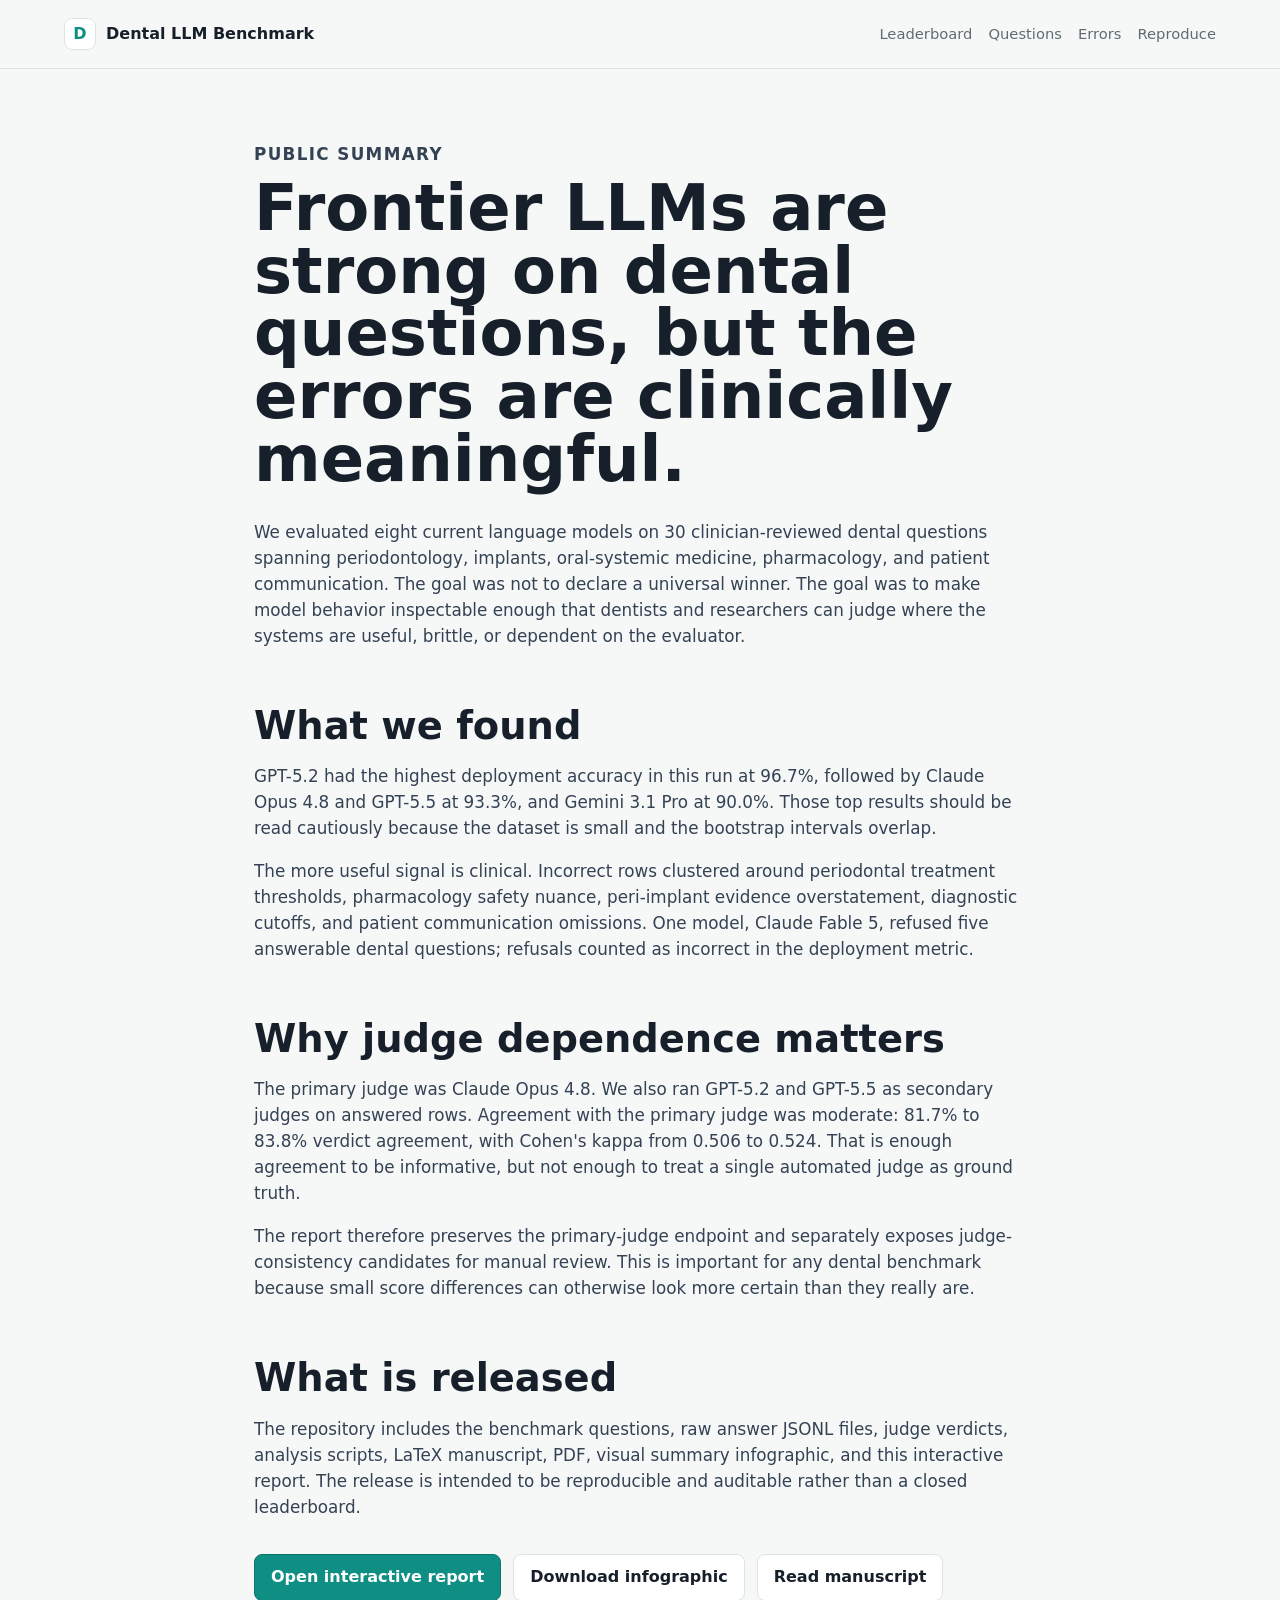
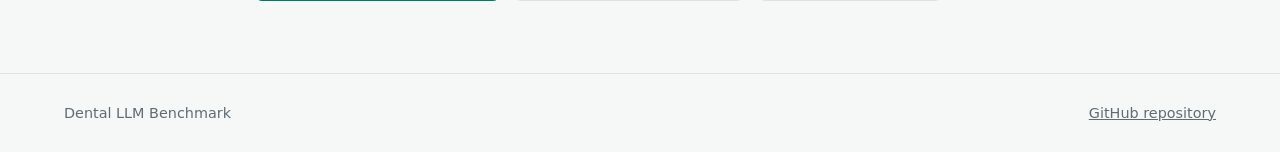
==== docs/blog.html @ b403d535 "Add interactive benchmark report" ====
<!doctype html>
<html lang="en">
<head>
  <meta charset="utf-8">
  <meta name="viewport" content="width=device-width, initial-scale=1">
  <title>Dental LLM Benchmark Summary</title>
  <meta name="description" content="Plain-language summary of a clinician-reviewed benchmark of frontier language models on dental questions.">
  <link rel="stylesheet" href="styles.css">
</head>
<body>
  <nav class="topbar" aria-label="Report navigation">
    <a class="brand" href="index.html" aria-label="Dental LLM Benchmark home">
      <span class="brand-mark">D</span>
      <span>Dental LLM Benchmark</span>
    </a>
    <div class="nav-links">
      <a href="index.html#leaderboard">Leaderboard</a>
      <a href="index.html#questions">Questions</a>
      <a href="index.html#errors">Errors</a>
      <a href="index.html#reproduce">Reproduce</a>
    </div>
  </nav>

  <main>
    <article class="article">
      <p class="section-kicker">Public summary</p>
      <h1>Frontier LLMs are strong on dental questions, but the errors are clinically meaningful.</h1>
      <p class="lede">
        We evaluated eight current language models on 30 clinician-reviewed dental questions
        spanning periodontology, implants, oral-systemic medicine, pharmacology, and patient
        communication. The goal was not to declare a universal winner. The goal was to make
        model behavior inspectable enough that dentists and researchers can judge where the
        systems are useful, brittle, or dependent on the evaluator.
      </p>

      <section>
        <h2>What we found</h2>
        <p>
          GPT-5.2 had the highest deployment accuracy in this run at 96.7%, followed by
          Claude Opus 4.8 and GPT-5.5 at 93.3%, and Gemini 3.1 Pro at 90.0%. Those top
          results should be read cautiously because the dataset is small and the bootstrap
          intervals overlap.
        </p>
        <p>
          The more useful signal is clinical. Incorrect rows clustered around periodontal
          treatment thresholds, pharmacology safety nuance, peri-implant evidence
          overstatement, diagnostic cutoffs, and patient communication omissions. One model,
          Claude Fable 5, refused five answerable dental questions; refusals counted as
          incorrect in the deployment metric.
        </p>
      </section>

      <section>
        <h2>Why judge dependence matters</h2>
        <p>
          The primary judge was Claude Opus 4.8. We also ran GPT-5.2 and GPT-5.5 as
          secondary judges on answered rows. Agreement with the primary judge was moderate:
          81.7% to 83.8% verdict agreement, with Cohen's kappa from 0.506 to 0.524. That
          is enough agreement to be informative, but not enough to treat a single automated
          judge as ground truth.
        </p>
        <p>
          The report therefore preserves the primary-judge endpoint and separately exposes
          judge-consistency candidates for manual review. This is important for any dental
          benchmark because small score differences can otherwise look more certain than
          they really are.
        </p>
      </section>

      <section>
        <h2>What is released</h2>
        <p>
          The repository includes the benchmark questions, raw answer JSONL files, judge
          verdicts, analysis scripts, LaTeX manuscript, PDF, visual summary infographic,
          and this interactive report. The release is intended to be reproducible and
          auditable rather than a closed leaderboard.
        </p>
        <div class="hero-actions">
          <a class="button primary" href="index.html">Open interactive report</a>
          <a class="button" href="assets/visual-summary.svg">Download infographic</a>
          <a class="button" href="assets/dental-llm-benchmark.pdf">Read manuscript</a>
        </div>
      </section>
    </article>
  </main>

  <footer class="site-footer">
    <span>Dental LLM Benchmark</span>
    <a href="https://github.com/Tuminha/llm-evaluation-for-dentistry">GitHub repository</a>
  </footer>
</body>
</html>
---- docs/styles.css ----
:root {
  --bg: #f6f8f7;
  --panel: #ffffff;
  --ink: #17202a;
  --muted: #5f6c72;
  --line: #dce4df;
  --soft: #eef4f1;
  --teal: #0f8f83;
  --red: #cf4a3c;
  --amber: #b7791f;
  --green: #0f8f83;
  --blue: #315fba;
  --shadow: 0 18px 44px rgba(15, 30, 35, 0.08);
}

* {
  box-sizing: border-box;
}

html {
  scroll-behavior: smooth;
}

body {
  margin: 0;
  background: var(--bg);
  color: var(--ink);
  font: 16px/1.55 Inter, ui-sans-serif, system-ui, -apple-system, BlinkMacSystemFont, "Segoe UI", sans-serif;
}

a {
  color: inherit;
}

.site-header {
  min-height: 92vh;
  border-bottom: 1px solid var(--line);
  background:
    linear-gradient(180deg, rgba(255, 255, 255, 0.78), rgba(246, 248, 247, 0.96)),
    var(--bg);
}

.topbar {
  position: sticky;
  top: 0;
  z-index: 20;
  display: flex;
  align-items: center;
  justify-content: space-between;
  gap: 24px;
  padding: 18px clamp(20px, 5vw, 72px);
  background: rgba(246, 248, 247, 0.92);
  border-bottom: 1px solid rgba(220, 228, 223, 0.9);
  backdrop-filter: blur(12px);
}

.brand {
  display: inline-flex;
  align-items: center;
  gap: 10px;
  color: var(--ink);
  font-weight: 800;
  text-decoration: none;
}

.brand-mark {
  display: grid;
  width: 32px;
  height: 32px;
  place-items: center;
  border: 1px solid var(--line);
  background: var(--panel);
  border-radius: 8px;
  color: var(--teal);
}

.nav-links {
  display: flex;
  flex-wrap: wrap;
  gap: 16px;
  color: var(--muted);
  font-size: 0.92rem;
}

.nav-links a {
  text-decoration: none;
}

.hero {
  display: grid;
  grid-template-columns: minmax(0, 1.1fr) minmax(340px, 0.9fr);
  align-items: center;
  gap: clamp(28px, 5vw, 70px);
  max-width: 1320px;
  margin: 0 auto;
  padding: clamp(48px, 7vw, 110px) clamp(20px, 5vw, 72px) 72px;
}

.eyebrow,
.section-kicker {
  margin: 0 0 10px;
  color: var(--teal);
  font-size: 0.78rem;
  font-weight: 900;
  letter-spacing: 0.08em;
  text-transform: uppercase;
}

h1 {
  max-width: 820px;
  margin: 0;
  font-size: clamp(2.7rem, 7vw, 6.2rem);
  line-height: 0.94;
  letter-spacing: 0;
}

h2 {
  margin: 0;
  font-size: clamp(1.7rem, 3vw, 2.7rem);
  line-height: 1.08;
}

h3 {
  margin: 0 0 14px;
  font-size: 1.05rem;
}

.lede {
  max-width: 780px;
  margin: 28px 0 0;
  color: #3b4656;
  font-size: clamp(1.02rem, 1.7vw, 1.28rem);
}

.hero-actions,
.control-row {
  display: flex;
  flex-wrap: wrap;
  gap: 12px;
  align-items: end;
}

.hero-actions {
  margin-top: 34px;
}

.button {
  display: inline-flex;
  min-height: 42px;
  align-items: center;
  justify-content: center;
  padding: 10px 16px;
  border: 1px solid var(--line);
  border-radius: 8px;
  background: var(--panel);
  color: var(--ink);
  font-weight: 800;
  text-decoration: none;
  cursor: pointer;
}

.button.primary {
  border-color: #0b756c;
  background: var(--teal);
  color: #fff;
}

.button.small {
  min-height: 34px;
  padding: 7px 12px;
  font-size: 0.85rem;
}

.leaderboard-card,
.detail-card,
.error-card,
.citation-box,
.callout {
  background: rgba(255, 255, 255, 0.86);
  border: 1px solid var(--line);
  border-radius: 8px;
  box-shadow: var(--shadow);
}

.hero-panel {
  padding: 0;
}

.metric-grid {
  display: grid;
  grid-template-columns: repeat(2, minmax(0, 1fr));
  gap: 12px;
}

.metric {
  min-height: 118px;
  padding: 18px;
  border: 1px solid var(--line);
  border-radius: 8px;
  background: var(--panel);
  box-shadow: var(--shadow);
}

.metric strong {
  display: block;
  font-size: 2.3rem;
  line-height: 1;
}

.metric span {
  display: block;
  margin-top: 8px;
  color: var(--muted);
  font-size: 0.92rem;
}

.section {
  max-width: 1320px;
  margin: 0 auto;
  padding: 72px clamp(20px, 5vw, 72px);
}

.article {
  max-width: 900px;
  margin: 0 auto;
  padding: 72px clamp(20px, 5vw, 72px);
}

.article h1 {
  max-width: 880px;
  font-size: clamp(2.4rem, 5vw, 4.7rem);
  line-height: 0.98;
}

.article section {
  margin-top: 56px;
}

.article p {
  color: #344254;
  font-size: 1.05rem;
}

.intro-grid,
.reproduce {
  display: grid;
  grid-template-columns: minmax(0, 1fr) minmax(320px, 0.75fr);
  gap: 32px;
  align-items: start;
}

.intro-grid p,
.reproduce p {
  color: var(--muted);
}

.callout {
  padding: 24px;
}

.callout strong,
.callout span {
  display: block;
}

.callout span {
  margin-top: 8px;
  color: var(--muted);
}

.section-head {
  display: flex;
  align-items: end;
  justify-content: space-between;
  gap: 24px;
  margin-bottom: 24px;
}

label {
  display: grid;
  gap: 5px;
  color: var(--muted);
  font-size: 0.78rem;
  font-weight: 800;
  text-transform: uppercase;
}

select,
input {
  min-height: 42px;
  min-width: 180px;
  border: 1px solid var(--line);
  border-radius: 8px;
  background: var(--panel);
  color: var(--ink);
  font: inherit;
  font-size: 0.95rem;
  text-transform: none;
  padding: 8px 10px;
}

.leaderboard-layout {
  display: grid;
  grid-template-columns: minmax(0, 1.6fr) minmax(320px, 0.8fr);
  gap: 18px;
  align-items: start;
}

.leaderboard-card,
.detail-card,
.error-card,
.citation-box {
  padding: 18px;
}

.leader-row {
  display: grid;
  grid-template-columns: minmax(220px, 1fr) minmax(180px, 1.4fr) 110px;
  gap: 16px;
  align-items: center;
  padding: 14px 0;
  border-bottom: 1px solid var(--line);
  cursor: pointer;
}

.leader-row:last-child {
  border-bottom: 0;
}

.leader-row.is-active {
  background: var(--soft);
  margin: 0 -10px;
  padding: 14px 10px;
  border-radius: 8px;
}

.model-name {
  display: flex;
  gap: 12px;
  align-items: center;
  min-width: 0;
}

.logo {
  width: 34px;
  height: 34px;
  object-fit: contain;
  border: 1px solid var(--line);
  border-radius: 50%;
  background: #fff;
  padding: 5px;
  flex: 0 0 auto;
}

.model-name strong,
.model-name span {
  display: block;
}

.model-name span {
  color: var(--muted);
  font-size: 0.85rem;
}

.bar-track {
  position: relative;
  height: 30px;
  overflow: hidden;
  border-radius: 8px;
  background: #e7eeeb;
}

.bar-fill {
  height: 100%;
  border-radius: 8px;
}

.score {
  font-variant-numeric: tabular-nums;
  text-align: right;
}

.score strong {
  display: block;
  font-size: 1.15rem;
}

.score span {
  color: var(--muted);
  font-size: 0.82rem;
}

.detail-card {
  position: sticky;
  top: 90px;
}

.detail-list {
  display: grid;
  gap: 10px;
  margin-top: 16px;
}

.detail-list div {
  display: flex;
  justify-content: space-between;
  gap: 12px;
  padding-bottom: 8px;
  border-bottom: 1px solid var(--line);
}

.matrix-wrap {
  overflow-x: auto;
  border: 1px solid var(--line);
  border-radius: 8px;
  background: var(--panel);
  box-shadow: var(--shadow);
}

.matrix {
  width: 100%;
  min-width: 860px;
  border-collapse: collapse;
}

.matrix th,
.matrix td {
  padding: 12px;
  border-bottom: 1px solid var(--line);
  text-align: center;
}

.matrix th:first-child,
.matrix td:first-child {
  text-align: left;
  position: sticky;
  left: 0;
  background: var(--panel);
  z-index: 1;
}

.heat {
  border-radius: 8px;
  color: #fff;
  font-weight: 900;
}

.question-grid {
  display: grid;
  grid-template-columns: repeat(2, minmax(0, 1fr));
  gap: 14px;
}

.question-card {
  padding: 18px;
  border: 1px solid var(--line);
  border-radius: 8px;
  background: var(--panel);
}

.chips {
  display: flex;
  flex-wrap: wrap;
  gap: 8px;
  margin-bottom: 10px;
}

.chip {
  display: inline-flex;
  align-items: center;
  min-height: 26px;
  padding: 3px 9px;
  border: 1px solid var(--line);
  border-radius: 999px;
  color: var(--muted);
  font-size: 0.78rem;
  font-weight: 800;
}

.outcome-dots {
  display: flex;
  flex-wrap: wrap;
  gap: 8px;
  margin-top: 14px;
}

.dot {
  width: 16px;
  height: 16px;
  border-radius: 50%;
  border: 2px solid #fff;
  box-shadow: 0 0 0 1px rgba(20, 24, 33, 0.16);
}

.dot.correct {
  background: var(--green);
}

.dot.wrong {
  background: var(--red);
}

.dot.refusal {
  background: var(--amber);
}

.error-layout {
  display: grid;
  grid-template-columns: minmax(0, 1fr) minmax(320px, 0.9fr);
  gap: 18px;
}

.error-item {
  display: grid;
  grid-template-columns: 56px 1fr;
  gap: 12px;
  padding: 13px 0;
  border-bottom: 1px solid var(--line);
}

.error-item:last-child {
  border-bottom: 0;
}

.error-count {
  display: grid;
  width: 46px;
  height: 46px;
  place-items: center;
  border-radius: 8px;
  background: var(--soft);
  color: var(--ink);
  font-weight: 900;
}

.flag-row {
  display: grid;
  grid-template-columns: 1fr auto;
  gap: 10px;
  padding: 10px 0;
  border-bottom: 1px solid var(--line);
}

.flag-row:last-child {
  border-bottom: 0;
}

.judge-grid {
  display: grid;
  grid-template-columns: repeat(2, minmax(0, 1fr));
  gap: 18px;
}

.judge-card {
  padding: 18px;
  border: 1px solid var(--line);
  border-radius: 8px;
  background: var(--panel);
  box-shadow: var(--shadow);
}

.judge-card strong {
  display: block;
  font-size: 2.1rem;
}

.judge-table-wrap {
  margin-top: 18px;
  overflow-x: auto;
}

.judge-table {
  width: 100%;
  border-collapse: collapse;
  background: var(--panel);
  border: 1px solid var(--line);
  border-radius: 8px;
  overflow: hidden;
}

.judge-table th,
.judge-table td {
  padding: 12px;
  border-bottom: 1px solid var(--line);
  text-align: right;
}

.judge-table th:first-child,
.judge-table td:first-child {
  text-align: left;
}

.infographic {
  display: block;
  width: 100%;
  height: auto;
  border: 1px solid var(--line);
  border-radius: 8px;
  background: var(--panel);
  box-shadow: var(--shadow);
}

.resource-grid {
  display: grid;
  grid-template-columns: repeat(2, minmax(0, 1fr));
  gap: 10px;
}

.resource-grid a {
  padding: 13px 14px;
  border: 1px solid var(--line);
  border-radius: 8px;
  background: var(--panel);
  font-weight: 800;
  text-decoration: none;
}

.citation-box {
  display: grid;
  gap: 12px;
}

pre {
  overflow-x: auto;
  margin: 0;
  padding: 16px;
  border-radius: 8px;
  background: #141821;
  color: #e6edf3;
  font-size: 0.88rem;
}

.site-footer {
  display: flex;
  justify-content: space-between;
  gap: 18px;
  padding: 28px clamp(20px, 5vw, 72px);
  border-top: 1px solid var(--line);
  color: var(--muted);
  font-size: 0.9rem;
}

@media (max-width: 980px) {
  .hero,
  .intro-grid,
  .leaderboard-layout,
  .error-layout,
  .reproduce {
    grid-template-columns: 1fr;
  }

  .detail-card {
    position: static;
  }

  .question-grid,
  .judge-grid,
  .metric-grid,
  .resource-grid {
    grid-template-columns: 1fr;
  }

  .section-head {
    align-items: stretch;
    flex-direction: column;
  }

  .leader-row {
    grid-template-columns: 1fr;
  }

  .score {
    text-align: left;
  }

  .nav-links {
    display: none;
  }
}

@media (prefers-reduced-motion: reduce) {
  html {
    scroll-behavior: auto;
  }
}
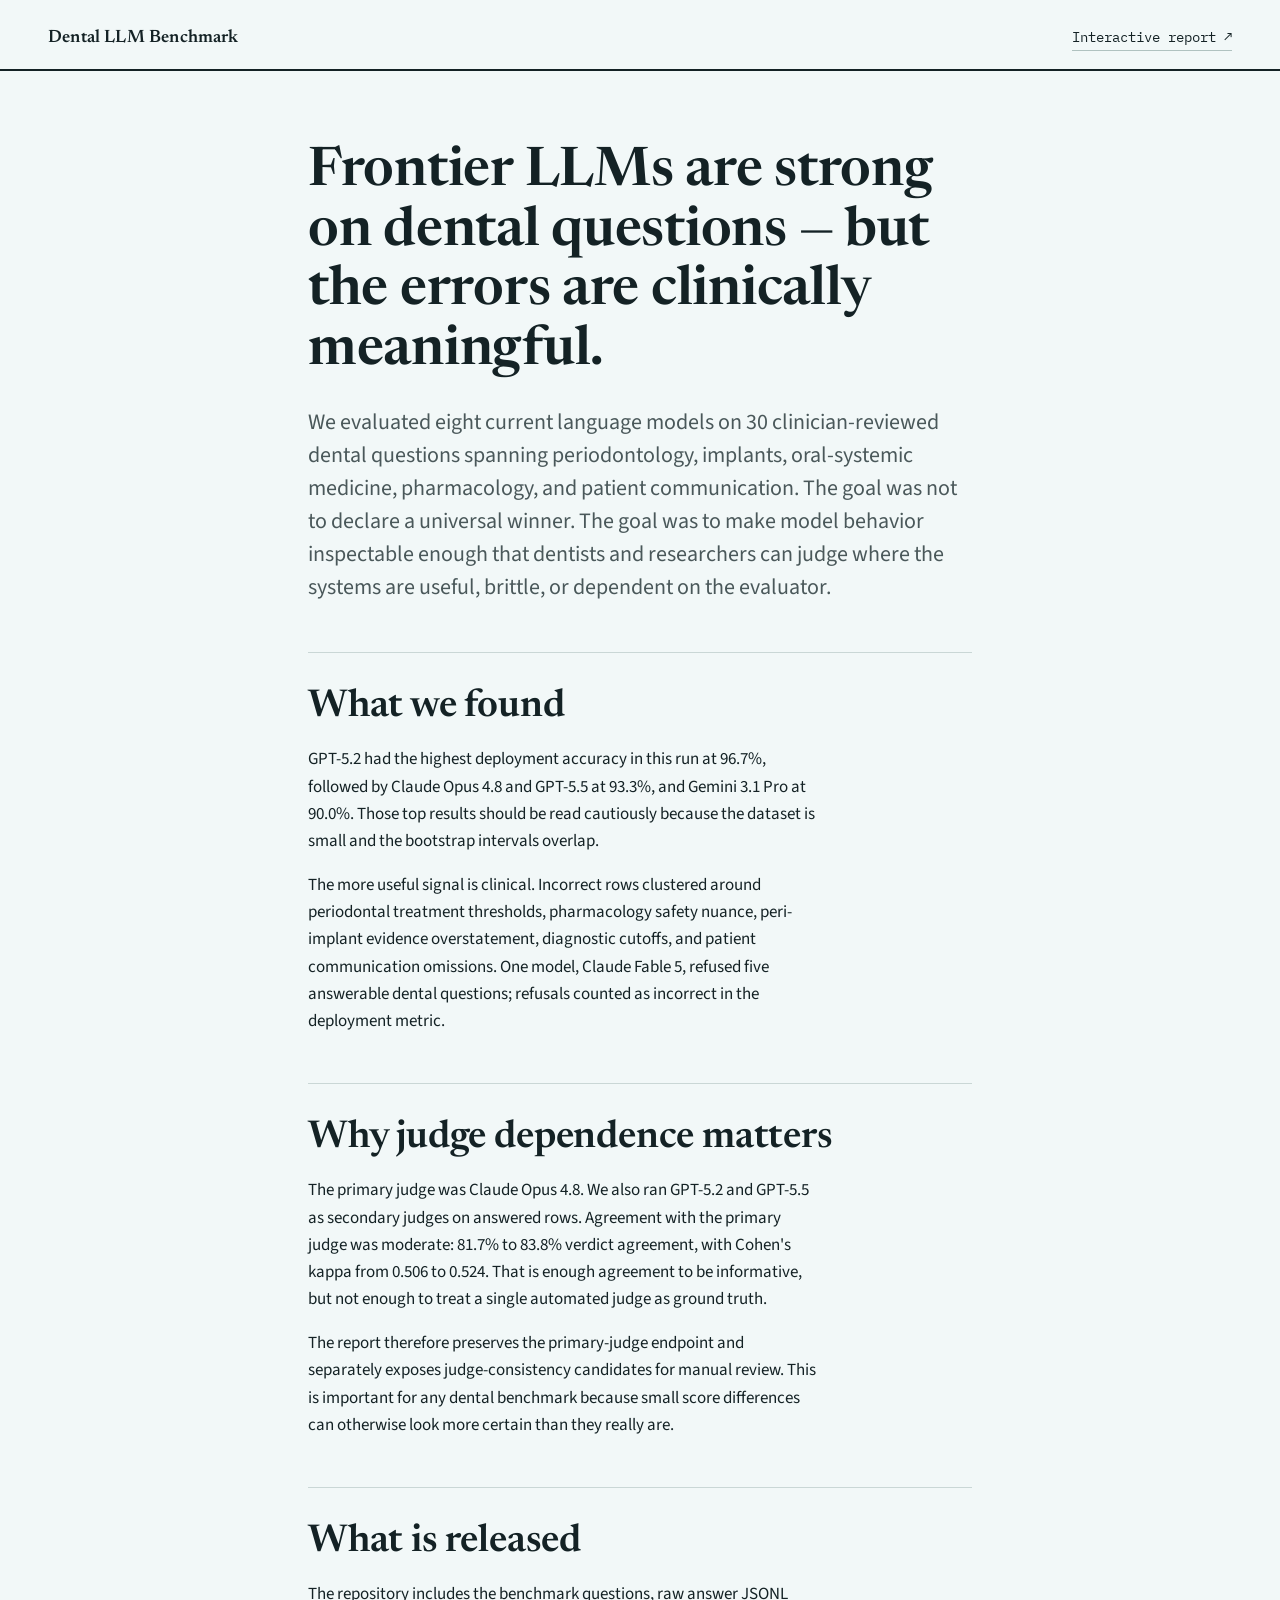
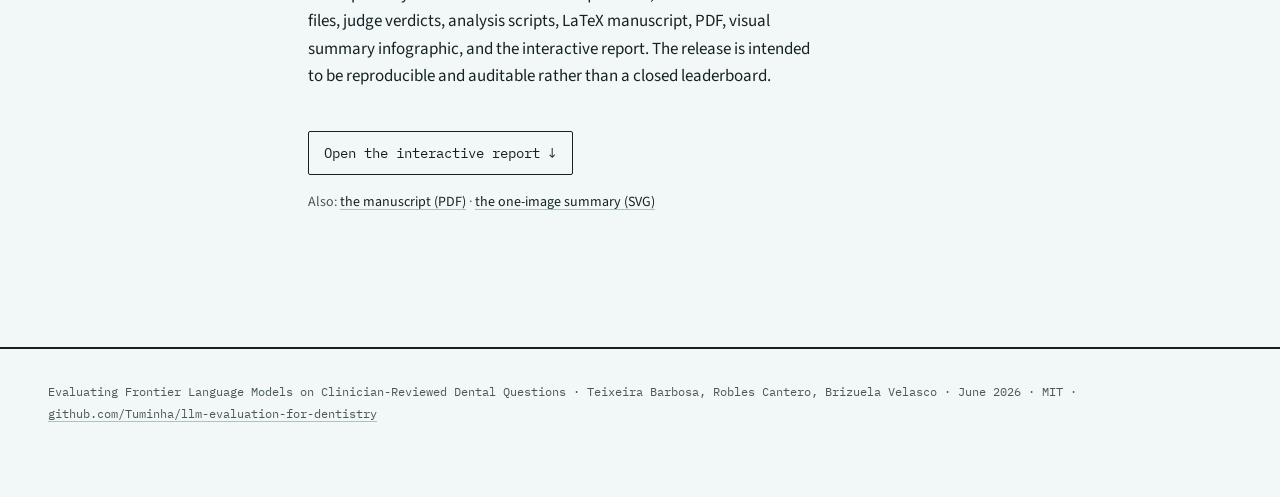
==== commit 87918e51: "Redesign the Pages report: data-first, editorial, Stat-Led The report now reads like a research inst" ====
--- a/docs/blog.html
+++ b/docs/blog.html
@@ -3,28 +3,23 @@
 <head>
   <meta charset="utf-8">
   <meta name="viewport" content="width=device-width, initial-scale=1">
-  <title>Dental LLM Benchmark Summary</title>
+  <title>Dental LLM Benchmark — Summary</title>
   <meta name="description" content="Plain-language summary of a clinician-reviewed benchmark of frontier language models on dental questions.">
+  <link rel="preconnect" href="https://fonts.googleapis.com">
+  <link rel="preconnect" href="https://fonts.gstatic.com" crossorigin>
+  <link href="https://fonts.googleapis.com/css2?family=IBM+Plex+Mono:wght@400;500&family=Newsreader:opsz,wght@6..72,500;6..72,600&family=Source+Sans+3:wght@400;600&display=swap" rel="stylesheet">
+  <link rel="stylesheet" href="tokens.css">
   <link rel="stylesheet" href="styles.css">
 </head>
 <body>
-  <nav class="topbar" aria-label="Report navigation">
-    <a class="brand" href="index.html" aria-label="Dental LLM Benchmark home">
-      <span class="brand-mark">D</span>
-      <span>Dental LLM Benchmark</span>
-    </a>
-    <div class="nav-links">
-      <a href="index.html#leaderboard">Leaderboard</a>
-      <a href="index.html#questions">Questions</a>
-      <a href="index.html#errors">Errors</a>
-      <a href="index.html#reproduce">Reproduce</a>
-    </div>
-  </nav>
+  <header class="masthead">
+    <a class="wordmark" href="index.html">Dental LLM Benchmark</a>
+    <a class="masthead-link" href="index.html#leaderboard">Interactive report ↗</a>
+  </header>
 
   <main>
     <article class="article">
-      <p class="section-kicker">Public summary</p>
-      <h1>Frontier LLMs are strong on dental questions, but the errors are clinically meaningful.</h1>
+      <h1>Frontier LLMs are strong on dental questions — but the errors are clinically meaningful.</h1>
       <p class="lede">
         We evaluated eight current language models on 30 clinician-reviewed dental questions
         spanning periodontology, implants, oral-systemic medicine, pharmacology, and patient
@@ -72,21 +67,22 @@
         <p>
           The repository includes the benchmark questions, raw answer JSONL files, judge
           verdicts, analysis scripts, LaTeX manuscript, PDF, visual summary infographic,
-          and this interactive report. The release is intended to be reproducible and
+          and the interactive report. The release is intended to be reproducible and
           auditable rather than a closed leaderboard.
         </p>
-        <div class="hero-actions">
-          <a class="button primary" href="index.html">Open interactive report</a>
-          <a class="button" href="assets/visual-summary.svg">Download infographic</a>
-          <a class="button" href="assets/dental-llm-benchmark.pdf">Read manuscript</a>
-        </div>
+        <a class="cta-chip" href="index.html">Open the interactive report ↓</a>
+        <p class="post-links">
+          Also: <a href="assets/dental-llm-benchmark.pdf">the manuscript (PDF)</a> ·
+          <a href="assets/visual-summary.svg">the one-image summary (SVG)</a>
+        </p>
       </section>
     </article>
   </main>
 
-  <footer class="site-footer">
-    <span>Dental LLM Benchmark</span>
-    <a href="https://github.com/Tuminha/llm-evaluation-for-dentistry">GitHub repository</a>
+  <footer class="colophon">
+    Evaluating Frontier Language Models on Clinician-Reviewed Dental Questions ·
+    Teixeira Barbosa, Robles Cantero, Brizuela Velasco · June 2026 · MIT ·
+    <a href="https://github.com/Tuminha/llm-evaluation-for-dentistry">github.com/Tuminha/llm-evaluation-for-dentistry</a>
   </footer>
 </body>
 </html>
--- a/docs/tokens.css
+++ b/docs/tokens.css
@@ -0,0 +1,46 @@
+/* Hallmark · genre: editorial · macrostructure: Stat-Led · theme: custom (Periospot teal anchor)
+ * H4 Stat-Led knobs: number=monospace, qualifier=below, secondary=row-of-four
+ * nav: N9 edge-aligned · footer: Ft4 dense colophon · enrichment: none
+ * pre-emit critique: P4 H5 E4 S5 R5 V4
+ */
+:root {
+  /* paper + ink — tinted toward the teal anchor, never pure */
+  --color-paper:    oklch(97.5% 0.006 190);
+  --color-paper-2:  oklch(95.5% 0.009 190);
+  --color-ink:      oklch(24% 0.02 210);
+  --color-ink-2:    oklch(45% 0.018 205);
+  --color-rule:     oklch(87% 0.014 190);
+  --color-rule-2:   oklch(80% 0.02 190);
+
+  /* single accent — the repo's teal, used sparingly */
+  --color-accent:      oklch(52% 0.085 192);
+  --color-accent-ink:  oklch(98% 0.005 190);
+  --color-focus:       oklch(52% 0.085 192);
+
+  /* data encodings (functional, charts + dots only) */
+  --color-ok:    oklch(56% 0.09 175);
+  --color-bad:   oklch(54% 0.14 28);
+  --color-warn:  oklch(66% 0.11 70);
+
+  --font-display: "Newsreader", Georgia, "Times New Roman", serif;
+  --font-body: "Source Sans 3", system-ui, -apple-system, "Segoe UI", sans-serif;
+  --font-mono: "IBM Plex Mono", ui-monospace, SFMono-Regular, Menlo, monospace;
+
+  --space-3xs: 0.25rem; --space-2xs: 0.5rem; --space-xs: 0.75rem;
+  --space-sm: 1rem;     --space-md: 1.5rem;  --space-lg: 2rem;
+  --space-xl: 3rem;     --space-2xl: 4.5rem; --space-3xl: 7rem;
+
+  --text-xs: 0.75rem;  --text-sm: 0.875rem; --text-base: 1.0625rem;
+  --text-md: 1.125rem; --text-lg: 1.375rem; --text-xl: 1.75rem;
+  --text-2xl: clamp(1.6rem, 1.2rem + 1.6vw, 2.4rem);
+  --text-display: clamp(2.1rem, 1.5rem + 2.6vw, 3.4rem);
+  --text-figure: clamp(4.5rem, 2.5rem + 11vw, 11rem);
+
+  --ease-out: cubic-bezier(0.16, 1, 0.3, 1);
+  --dur-short: 220ms;
+
+  --rule-hairline: 1px solid var(--color-rule);
+  --rule-strong: 2px solid var(--color-ink);
+  --radius-input: 2px;
+  --measure: 64ch;
+}
--- a/docs/styles.css
+++ b/docs/styles.css
@@ -1,685 +1,648 @@
-:root {
-  --bg: #f6f8f7;
-  --panel: #ffffff;
-  --ink: #17202a;
-  --muted: #5f6c72;
-  --line: #dce4df;
-  --soft: #eef4f1;
-  --teal: #0f8f83;
-  --red: #cf4a3c;
-  --amber: #b7791f;
-  --green: #0f8f83;
-  --blue: #315fba;
-  --shadow: 0 18px 44px rgba(15, 30, 35, 0.08);
-}
-
-* {
-  box-sizing: border-box;
-}
-
-html {
-  scroll-behavior: smooth;
-}
+/* Hallmark · genre: editorial · macrostructure: Stat-Led · theme: custom (Periospot teal anchor)
+ * nav: N9 edge-aligned · footer: Ft4 dense colophon · enrichment: none
+ * pre-emit critique: P4 H5 E4 S5 R5 V4
+ */
+
+* { box-sizing: border-box; }
+
+html, body { overflow-x: clip; }
+
+html { scroll-behavior: smooth; }
 
 body {
   margin: 0;
-  background: var(--bg);
-  color: var(--ink);
-  font: 16px/1.55 Inter, ui-sans-serif, system-ui, -apple-system, BlinkMacSystemFont, "Segoe UI", sans-serif;
-}
-
-a {
-  color: inherit;
-}
-
-.site-header {
-  min-height: 92vh;
-  border-bottom: 1px solid var(--line);
-  background:
-    linear-gradient(180deg, rgba(255, 255, 255, 0.78), rgba(246, 248, 247, 0.96)),
-    var(--bg);
-}
-
-.topbar {
-  position: sticky;
-  top: 0;
-  z-index: 20;
+  background: var(--color-paper);
+  color: var(--color-ink);
+  font-family: var(--font-body);
+  font-size: var(--text-base);
+  line-height: 1.6;
+}
+
+a { color: var(--color-ink); text-decoration-color: var(--color-rule-2); text-underline-offset: 3px; }
+a:hover { text-decoration-color: var(--color-accent); color: var(--color-accent); }
+
+:focus-visible {
+  outline: 2px solid var(--color-focus);
+  outline-offset: 2px;
+  border-radius: var(--radius-input);
+}
+
+::selection { background: oklch(85% 0.05 190); }
+
+.skip-link {
+  position: absolute;
+  left: var(--space-sm);
+  top: -4rem;
+  z-index: 50;
+  padding: var(--space-2xs) var(--space-sm);
+  background: var(--color-ink);
+  color: var(--color-paper);
+  transition: top var(--dur-short) var(--ease-out);
+}
+
+.skip-link:focus-visible { top: var(--space-sm); color: var(--color-paper); }
+
+/* ---------- N9 masthead: wordmark left, one action right ---------- */
+
+.masthead {
   display: flex;
-  align-items: center;
+  align-items: baseline;
   justify-content: space-between;
-  gap: 24px;
-  padding: 18px clamp(20px, 5vw, 72px);
-  background: rgba(246, 248, 247, 0.92);
-  border-bottom: 1px solid rgba(220, 228, 223, 0.9);
-  backdrop-filter: blur(12px);
-}
-
-.brand {
+  gap: var(--space-md);
+  max-width: 1280px;
+  margin: 0 auto;
+  padding: var(--space-md) clamp(1rem, 4vw, 3rem) var(--space-sm);
+  border-bottom: var(--rule-strong);
+}
+
+.wordmark {
+  font-family: var(--font-display);
+  font-weight: 600;
+  font-size: var(--text-md);
+  letter-spacing: 0.01em;
+  text-decoration: none;
+}
+
+.masthead-link {
+  font-family: var(--font-mono);
+  font-size: var(--text-sm);
+  text-decoration: none;
+  border-bottom: 1px solid var(--color-rule-2);
+  padding-bottom: 2px;
+  white-space: nowrap;
+}
+
+/* ---------- Stat-Led hero ---------- */
+
+.stat-hero {
+  max-width: 1280px;
+  margin: 0 auto;
+  padding: var(--space-2xl) clamp(1rem, 4vw, 3rem) var(--space-xl);
+}
+
+.hero-figure {
+  margin: 0;
+  font-family: var(--font-mono);
+  font-weight: 500;
+  font-size: var(--text-figure);
+  line-height: 1;
+  letter-spacing: -0.03em;
+  font-variant-numeric: tabular-nums;
+}
+
+.hero-figure .unit {
+  font-size: 0.45em;
+  color: var(--color-ink-2);
+  margin-left: 0.06em;
+}
+
+.qualifier {
+  max-width: 30ch;
+  margin: var(--space-md) 0 0;
+  font-family: var(--font-display);
+  font-weight: 500;
+  font-size: var(--text-display);
+  line-height: 1.12;
+  letter-spacing: -0.005em;
+  overflow-wrap: anywhere;
+  min-width: 0;
+}
+
+.hero-meta {
+  max-width: var(--measure);
+  margin: var(--space-md) 0 0;
+  color: var(--color-ink-2);
+  font-size: var(--text-md);
+}
+
+.cta-chip {
   display: inline-flex;
   align-items: center;
-  gap: 10px;
-  color: var(--ink);
-  font-weight: 800;
+  gap: var(--space-2xs);
+  min-height: 44px;
+  margin-top: var(--space-lg);
+  padding: 0.55em 1.1em;
+  border: 1.5px solid var(--color-ink);
+  border-radius: var(--radius-input);
+  background: transparent;
+  color: var(--color-ink);
+  font-family: var(--font-mono);
+  font-size: var(--text-sm);
   text-decoration: none;
-}
-
-.brand-mark {
-  display: grid;
-  width: 32px;
-  height: 32px;
-  place-items: center;
-  border: 1px solid var(--line);
-  background: var(--panel);
-  border-radius: 8px;
-  color: var(--teal);
-}
-
-.nav-links {
+  white-space: nowrap;
+  transition: background var(--dur-short) var(--ease-out), color var(--dur-short) var(--ease-out);
+}
+
+.cta-chip:hover { background: var(--color-ink); color: var(--color-paper); }
+.cta-chip:active { transform: translateY(1px); }
+
+/* T4 stat strip — four real numbers over a hairline */
+
+.stat-strip {
+  display: grid;
+  grid-template-columns: repeat(4, minmax(0, 1fr));
+  gap: var(--space-md);
+  margin-top: var(--space-2xl);
+  border-top: var(--rule-hairline);
+  padding-top: var(--space-md);
+}
+
+.metric strong {
+  display: block;
+  font-family: var(--font-mono);
+  font-weight: 500;
+  font-size: var(--text-xl);
+  font-variant-numeric: tabular-nums;
+}
+
+.metric span {
+  display: block;
+  margin-top: var(--space-3xs);
+  color: var(--color-ink-2);
+  font-size: var(--text-sm);
+}
+
+/* ---------- sections: hairline-ruled report blocks ---------- */
+
+.section {
+  max-width: 1280px;
+  margin: 0 auto;
+  padding: var(--space-xl) clamp(1rem, 4vw, 3rem);
+  border-top: var(--rule-hairline);
+}
+
+.section-head {
   display: flex;
   flex-wrap: wrap;
-  gap: 16px;
-  color: var(--muted);
-  font-size: 0.92rem;
-}
-
-.nav-links a {
-  text-decoration: none;
-}
-
-.hero {
-  display: grid;
-  grid-template-columns: minmax(0, 1.1fr) minmax(340px, 0.9fr);
-  align-items: center;
-  gap: clamp(28px, 5vw, 70px);
-  max-width: 1320px;
-  margin: 0 auto;
-  padding: clamp(48px, 7vw, 110px) clamp(20px, 5vw, 72px) 72px;
-}
-
-.eyebrow,
-.section-kicker {
-  margin: 0 0 10px;
-  color: var(--teal);
-  font-size: 0.78rem;
-  font-weight: 900;
-  letter-spacing: 0.08em;
-  text-transform: uppercase;
-}
-
-h1 {
-  max-width: 820px;
-  margin: 0;
-  font-size: clamp(2.7rem, 7vw, 6.2rem);
-  line-height: 0.94;
-  letter-spacing: 0;
-}
+  align-items: end;
+  justify-content: space-between;
+  gap: var(--space-md);
+  margin-bottom: var(--space-lg);
+}
+
+h1, h2, h3 { font-family: var(--font-display); font-weight: 600; font-style: normal; }
 
 h2 {
   margin: 0;
-  font-size: clamp(1.7rem, 3vw, 2.7rem);
-  line-height: 1.08;
-}
-
-h3 {
-  margin: 0 0 14px;
-  font-size: 1.05rem;
-}
-
-.lede {
-  max-width: 780px;
-  margin: 28px 0 0;
-  color: #3b4656;
-  font-size: clamp(1.02rem, 1.7vw, 1.28rem);
-}
-
-.hero-actions,
-.control-row {
-  display: flex;
-  flex-wrap: wrap;
-  gap: 12px;
-  align-items: end;
-}
-
-.hero-actions {
-  margin-top: 34px;
-}
-
-.button {
-  display: inline-flex;
-  min-height: 42px;
+  font-size: var(--text-2xl);
+  line-height: 1.15;
+  letter-spacing: -0.005em;
+}
+
+h3 { margin: 0 0 var(--space-xs); font-size: var(--text-md); }
+
+.section-note {
+  max-width: var(--measure);
+  margin: var(--space-2xs) 0 0;
+  color: var(--color-ink-2);
+  font-size: var(--text-sm);
+}
+
+.prose { max-width: var(--measure); color: var(--color-ink); }
+.prose p { margin: var(--space-sm) 0 0; }
+.muted { color: var(--color-ink-2); }
+
+/* takeaway: asymmetric two-column prose, no card */
+
+.intro-grid {
+  display: grid;
+  grid-template-columns: minmax(0, 3fr) minmax(0, 2fr);
+  gap: var(--space-2xl);
+  align-items: start;
+}
+
+.aside-note {
+  border-left: 2px solid var(--color-accent);
+  padding-left: var(--space-md);
+  font-size: var(--text-sm);
+  color: var(--color-ink-2);
+}
+
+.aside-note strong { display: block; color: var(--color-ink); margin-bottom: var(--space-3xs); }
+
+/* ---------- controls ---------- */
+
+.control-row { display: flex; flex-wrap: wrap; gap: var(--space-sm); align-items: end; }
+
+label {
+  display: grid;
+  gap: var(--space-3xs);
+  color: var(--color-ink-2);
+  font-family: var(--font-mono);
+  font-size: var(--text-xs);
+  letter-spacing: 0.04em;
+  text-transform: uppercase;
+}
+
+select, input[type="search"] {
+  min-height: 44px;
+  min-width: 170px;
+  border: 1px solid var(--color-rule-2);
+  border-radius: var(--radius-input);
+  background: var(--color-paper);
+  color: var(--color-ink);
+  font-family: var(--font-body);
+  font-size: var(--text-sm);
+  text-transform: none;
+  letter-spacing: 0;
+  padding: var(--space-2xs) var(--space-xs);
+  transition: border-color var(--dur-short) var(--ease-out);
+}
+
+select:hover, input[type="search"]:hover { border-color: var(--color-ink-2); }
+select:disabled, input:disabled { opacity: 0.5; cursor: not-allowed; }
+
+/* ---------- leaderboard ---------- */
+
+.leaderboard-layout {
+  display: grid;
+  grid-template-columns: minmax(0, 1.7fr) minmax(300px, 0.9fr);
+  gap: var(--space-2xl);
+  align-items: start;
+}
+
+.leaderboard-rows { border-top: var(--rule-strong); }
+
+.leader-row {
+  display: grid;
+  grid-template-columns: minmax(200px, 1fr) minmax(140px, 1.3fr) 110px;
+  gap: var(--space-sm);
   align-items: center;
-  justify-content: center;
-  padding: 10px 16px;
-  border: 1px solid var(--line);
-  border-radius: 8px;
-  background: var(--panel);
-  color: var(--ink);
-  font-weight: 800;
-  text-decoration: none;
+  width: 100%;
+  padding: var(--space-sm) var(--space-2xs);
+  border: 0;
+  border-bottom: var(--rule-hairline);
+  background: transparent;
+  color: var(--color-ink);
+  font: inherit;
+  text-align: left;
   cursor: pointer;
-}
-
-.button.primary {
-  border-color: #0b756c;
-  background: var(--teal);
-  color: #fff;
-}
-
-.button.small {
-  min-height: 34px;
-  padding: 7px 12px;
-  font-size: 0.85rem;
-}
-
-.leaderboard-card,
-.detail-card,
-.error-card,
-.citation-box,
-.callout {
-  background: rgba(255, 255, 255, 0.86);
-  border: 1px solid var(--line);
-  border-radius: 8px;
-  box-shadow: var(--shadow);
-}
-
-.hero-panel {
-  padding: 0;
-}
-
-.metric-grid {
-  display: grid;
-  grid-template-columns: repeat(2, minmax(0, 1fr));
-  gap: 12px;
-}
-
-.metric {
-  min-height: 118px;
-  padding: 18px;
-  border: 1px solid var(--line);
-  border-radius: 8px;
-  background: var(--panel);
-  box-shadow: var(--shadow);
-}
-
-.metric strong {
-  display: block;
-  font-size: 2.3rem;
-  line-height: 1;
-}
-
-.metric span {
-  display: block;
-  margin-top: 8px;
-  color: var(--muted);
-  font-size: 0.92rem;
-}
-
-.section {
-  max-width: 1320px;
-  margin: 0 auto;
-  padding: 72px clamp(20px, 5vw, 72px);
-}
-
-.article {
-  max-width: 900px;
-  margin: 0 auto;
-  padding: 72px clamp(20px, 5vw, 72px);
-}
-
-.article h1 {
-  max-width: 880px;
-  font-size: clamp(2.4rem, 5vw, 4.7rem);
-  line-height: 0.98;
-}
-
-.article section {
-  margin-top: 56px;
-}
-
-.article p {
-  color: #344254;
-  font-size: 1.05rem;
-}
-
-.intro-grid,
-.reproduce {
-  display: grid;
-  grid-template-columns: minmax(0, 1fr) minmax(320px, 0.75fr);
-  gap: 32px;
-  align-items: start;
-}
-
-.intro-grid p,
-.reproduce p {
-  color: var(--muted);
-}
-
-.callout {
-  padding: 24px;
-}
-
-.callout strong,
-.callout span {
-  display: block;
-}
-
-.callout span {
-  margin-top: 8px;
-  color: var(--muted);
-}
-
-.section-head {
-  display: flex;
-  align-items: end;
-  justify-content: space-between;
-  gap: 24px;
-  margin-bottom: 24px;
-}
-
-label {
-  display: grid;
-  gap: 5px;
-  color: var(--muted);
-  font-size: 0.78rem;
-  font-weight: 800;
-  text-transform: uppercase;
-}
-
-select,
-input {
-  min-height: 42px;
-  min-width: 180px;
-  border: 1px solid var(--line);
-  border-radius: 8px;
-  background: var(--panel);
-  color: var(--ink);
-  font: inherit;
-  font-size: 0.95rem;
-  text-transform: none;
-  padding: 8px 10px;
-}
-
-.leaderboard-layout {
-  display: grid;
-  grid-template-columns: minmax(0, 1.6fr) minmax(320px, 0.8fr);
-  gap: 18px;
-  align-items: start;
-}
-
-.leaderboard-card,
-.detail-card,
-.error-card,
-.citation-box {
-  padding: 18px;
-}
-
-.leader-row {
-  display: grid;
-  grid-template-columns: minmax(220px, 1fr) minmax(180px, 1.4fr) 110px;
-  gap: 16px;
-  align-items: center;
-  padding: 14px 0;
-  border-bottom: 1px solid var(--line);
-  cursor: pointer;
-}
-
-.leader-row:last-child {
-  border-bottom: 0;
-}
-
-.leader-row.is-active {
-  background: var(--soft);
-  margin: 0 -10px;
-  padding: 14px 10px;
-  border-radius: 8px;
-}
-
-.model-name {
-  display: flex;
-  gap: 12px;
-  align-items: center;
-  min-width: 0;
-}
+  transition: background var(--dur-short) var(--ease-out);
+}
+
+.leader-row:hover { background: var(--color-paper-2); }
+.leader-row.is-active { background: var(--color-paper-2); box-shadow: inset 2px 0 0 var(--color-accent); }
+
+.model-name { display: flex; gap: var(--space-xs); align-items: center; min-width: 0; }
 
 .logo {
-  width: 34px;
-  height: 34px;
+  width: 30px;
+  height: 30px;
   object-fit: contain;
-  border: 1px solid var(--line);
+  flex: 0 0 auto;
+  background: #fff;
+  border: 1px solid var(--color-rule);
   border-radius: 50%;
-  background: #fff;
-  padding: 5px;
-  flex: 0 0 auto;
-}
-
-.model-name strong,
-.model-name span {
-  display: block;
-}
-
-.model-name span {
-  color: var(--muted);
-  font-size: 0.85rem;
-}
+  padding: 4px;
+}
+
+.model-name strong, .model-name span { display: block; line-height: 1.3; }
+.model-name strong { font-size: var(--text-sm); font-weight: 600; }
+.model-name span { color: var(--color-ink-2); font-size: var(--text-xs); }
 
 .bar-track {
   position: relative;
-  height: 30px;
+  height: 14px;
+  background: var(--color-paper-2);
+  border: 1px solid var(--color-rule);
   overflow: hidden;
-  border-radius: 8px;
-  background: #e7eeeb;
 }
 
 .bar-fill {
+  display: block;
   height: 100%;
-  border-radius: 8px;
-}
-
-.score {
-  font-variant-numeric: tabular-nums;
-  text-align: right;
-}
-
-.score strong {
-  display: block;
-  font-size: 1.15rem;
-}
-
-.score span {
-  color: var(--muted);
-  font-size: 0.82rem;
-}
+  transition: width 480ms var(--ease-out);
+}
+
+.score { text-align: right; font-variant-numeric: tabular-nums; }
+.score strong { display: block; font-family: var(--font-mono); font-weight: 500; font-size: var(--text-md); }
+.score span { color: var(--color-ink-2); font-size: var(--text-xs); font-family: var(--font-mono); }
 
 .detail-card {
   position: sticky;
-  top: 90px;
-}
-
-.detail-list {
-  display: grid;
-  gap: 10px;
-  margin-top: 16px;
-}
+  top: var(--space-md);
+  border: var(--rule-hairline);
+  border-top: var(--rule-strong);
+  padding: var(--space-md);
+  background: var(--color-paper);
+}
+
+.detail-list { display: grid; gap: var(--space-2xs); margin-top: var(--space-sm); }
 
 .detail-list div {
   display: flex;
   justify-content: space-between;
-  gap: 12px;
-  padding-bottom: 8px;
-  border-bottom: 1px solid var(--line);
-}
-
-.matrix-wrap {
-  overflow-x: auto;
-  border: 1px solid var(--line);
-  border-radius: 8px;
-  background: var(--panel);
-  box-shadow: var(--shadow);
-}
-
-.matrix {
-  width: 100%;
-  min-width: 860px;
-  border-collapse: collapse;
-}
-
-.matrix th,
-.matrix td {
-  padding: 12px;
-  border-bottom: 1px solid var(--line);
+  gap: var(--space-sm);
+  padding-bottom: var(--space-2xs);
+  border-bottom: var(--rule-hairline);
+  font-size: var(--text-sm);
+}
+
+.detail-list div:last-child { border-bottom: 0; }
+.detail-list span { color: var(--color-ink-2); }
+.detail-list strong { font-family: var(--font-mono); font-weight: 500; font-variant-numeric: tabular-nums; text-align: right; }
+
+/* ---------- domain matrix ---------- */
+
+.matrix-wrap { overflow-x: auto; border-top: var(--rule-strong); }
+
+.matrix { width: 100%; min-width: 840px; border-collapse: collapse; }
+
+.matrix th, .matrix td {
+  padding: var(--space-2xs) var(--space-2xs);
+  border-bottom: var(--rule-hairline);
   text-align: center;
-}
-
-.matrix th:first-child,
-.matrix td:first-child {
+  font-size: var(--text-sm);
+}
+
+.matrix thead th {
+  font-family: var(--font-mono);
+  font-weight: 500;
+  font-size: var(--text-xs);
+  letter-spacing: 0.03em;
+  text-transform: uppercase;
+  color: var(--color-ink-2);
+}
+
+.matrix th:first-child, .matrix td:first-child {
   text-align: left;
   position: sticky;
   left: 0;
-  background: var(--panel);
+  background: var(--color-paper);
   z-index: 1;
 }
 
 .heat {
-  border-radius: 8px;
+  font-family: var(--font-mono);
+  font-weight: 500;
+  font-variant-numeric: tabular-nums;
   color: #fff;
-  font-weight: 900;
-}
+}
+
+/* ---------- question explorer ---------- */
 
 .question-grid {
   display: grid;
   grid-template-columns: repeat(2, minmax(0, 1fr));
-  gap: 14px;
+  gap: var(--space-md);
 }
 
 .question-card {
-  padding: 18px;
-  border: 1px solid var(--line);
-  border-radius: 8px;
-  background: var(--panel);
-}
-
-.chips {
+  padding: var(--space-md) 0 var(--space-sm);
+  border-top: var(--rule-hairline);
+}
+
+.question-card p { margin: var(--space-xs) 0 0; max-width: 58ch; }
+
+.chips { display: flex; flex-wrap: wrap; gap: var(--space-xs); }
+
+.chip {
+  font-family: var(--font-mono);
+  font-size: var(--text-xs);
+  letter-spacing: 0.03em;
+  text-transform: uppercase;
+  color: var(--color-ink-2);
+  border-bottom: 1px solid var(--color-rule-2);
+  padding-bottom: 1px;
+}
+
+.outcome-dots { display: flex; flex-wrap: wrap; gap: var(--space-2xs); margin-top: var(--space-sm); }
+
+.dot {
+  width: 14px;
+  height: 14px;
+  border-radius: 50%;
+  border: 1px solid var(--color-paper);
+  box-shadow: 0 0 0 1px var(--color-rule-2);
+}
+
+.dot.correct { background: var(--color-ok); }
+.dot.wrong { background: var(--color-bad); }
+.dot.refusal { background: var(--color-warn); }
+
+.legend {
   display: flex;
   flex-wrap: wrap;
-  gap: 8px;
-  margin-bottom: 10px;
-}
-
-.chip {
+  gap: var(--space-md);
+  margin-top: var(--space-md);
+  color: var(--color-ink-2);
+  font-size: var(--text-xs);
+  font-family: var(--font-mono);
+}
+
+.legend span { display: inline-flex; align-items: center; gap: var(--space-2xs); }
+
+/* ---------- error analysis ---------- */
+
+.error-layout {
+  display: grid;
+  grid-template-columns: minmax(0, 1.2fr) minmax(0, 1fr);
+  gap: var(--space-2xl);
+  align-items: start;
+}
+
+.error-card > p { max-width: 52ch; color: var(--color-ink-2); font-size: var(--text-sm); margin: 0 0 var(--space-sm); }
+
+.error-item {
+  display: grid;
+  grid-template-columns: 52px 1fr;
+  gap: var(--space-sm);
+  padding: var(--space-sm) 0;
+  border-bottom: var(--rule-hairline);
+}
+
+.error-item:last-child { border-bottom: 0; }
+.error-item p { margin: var(--space-3xs) 0 var(--space-2xs); color: var(--color-ink-2); font-size: var(--text-sm); }
+
+.error-count {
+  font-family: var(--font-mono);
+  font-weight: 500;
+  font-size: var(--text-xl);
+  font-variant-numeric: tabular-nums;
+  line-height: 1.2;
+}
+
+.flag-row {
+  display: grid;
+  grid-template-columns: 1fr auto;
+  gap: var(--space-sm);
+  padding: var(--space-xs) 0;
+  border-bottom: var(--rule-hairline);
+  font-size: var(--text-sm);
+}
+
+.flag-row:last-child { border-bottom: 0; }
+
+/* ---------- judges ---------- */
+
+.judge-grid { display: grid; grid-template-columns: repeat(2, minmax(0, 1fr)); gap: var(--space-2xl); }
+
+.judge-card { border-top: var(--rule-strong); padding-top: var(--space-sm); }
+
+.judge-card strong {
+  display: block;
+  margin-top: var(--space-2xs);
+  font-family: var(--font-mono);
+  font-weight: 500;
+  font-size: var(--text-figure);
+  font-size: clamp(2.4rem, 1.6rem + 3vw, 4rem);
+  line-height: 1;
+  font-variant-numeric: tabular-nums;
+}
+
+.judge-card span:last-child { display: block; margin-top: var(--space-2xs); color: var(--color-ink-2); font-size: var(--text-sm); }
+
+.judge-table-wrap { margin-top: var(--space-lg); overflow-x: auto; }
+
+.judge-table { width: 100%; border-collapse: collapse; }
+
+.judge-table th, .judge-table td {
+  padding: var(--space-2xs) var(--space-xs);
+  border-bottom: var(--rule-hairline);
+  text-align: right;
+  font-variant-numeric: tabular-nums;
+  font-size: var(--text-sm);
+}
+
+.judge-table td { font-family: var(--font-mono); }
+
+.judge-table thead th {
+  font-family: var(--font-mono);
+  font-size: var(--text-xs);
+  letter-spacing: 0.03em;
+  text-transform: uppercase;
+  color: var(--color-ink-2);
+}
+
+.judge-table th:first-child, .judge-table td:first-child { text-align: left; font-family: var(--font-body); }
+
+/* ---------- infographic + resources ---------- */
+
+.infographic { display: block; width: 100%; height: auto; border: var(--rule-hairline); }
+
+.reproduce {
+  display: grid;
+  grid-template-columns: minmax(0, 1fr) minmax(0, 1.2fr);
+  gap: var(--space-2xl);
+  align-items: start;
+}
+
+.reproduce .prose p { color: var(--color-ink-2); }
+
+.resource-list { margin: 0; padding: 0; list-style: none; border-top: var(--rule-strong); }
+
+.resource-list a {
+  display: flex;
+  justify-content: space-between;
+  gap: var(--space-sm);
+  padding: var(--space-xs) var(--space-3xs);
+  border-bottom: var(--rule-hairline);
+  text-decoration: none;
+  font-size: var(--text-sm);
+  transition: background var(--dur-short) var(--ease-out);
+}
+
+.resource-list a:hover { background: var(--color-paper-2); color: var(--color-ink); }
+.resource-list a::after { content: "↗"; color: var(--color-ink-2); font-family: var(--font-mono); }
+
+.citation-box { margin-top: var(--space-md); }
+
+.citation-box .copy-btn {
   display: inline-flex;
   align-items: center;
-  min-height: 26px;
-  padding: 3px 9px;
-  border: 1px solid var(--line);
-  border-radius: 999px;
-  color: var(--muted);
-  font-size: 0.78rem;
-  font-weight: 800;
-}
-
-.outcome-dots {
-  display: flex;
-  flex-wrap: wrap;
-  gap: 8px;
-  margin-top: 14px;
-}
-
-.dot {
-  width: 16px;
-  height: 16px;
-  border-radius: 50%;
-  border: 2px solid #fff;
-  box-shadow: 0 0 0 1px rgba(20, 24, 33, 0.16);
-}
-
-.dot.correct {
-  background: var(--green);
-}
-
-.dot.wrong {
-  background: var(--red);
-}
-
-.dot.refusal {
-  background: var(--amber);
-}
-
-.error-layout {
-  display: grid;
-  grid-template-columns: minmax(0, 1fr) minmax(320px, 0.9fr);
-  gap: 18px;
-}
-
-.error-item {
-  display: grid;
-  grid-template-columns: 56px 1fr;
-  gap: 12px;
-  padding: 13px 0;
-  border-bottom: 1px solid var(--line);
-}
-
-.error-item:last-child {
-  border-bottom: 0;
-}
-
-.error-count {
-  display: grid;
-  width: 46px;
-  height: 46px;
-  place-items: center;
-  border-radius: 8px;
-  background: var(--soft);
-  color: var(--ink);
-  font-weight: 900;
-}
-
-.flag-row {
-  display: grid;
-  grid-template-columns: 1fr auto;
-  gap: 10px;
-  padding: 10px 0;
-  border-bottom: 1px solid var(--line);
-}
-
-.flag-row:last-child {
-  border-bottom: 0;
-}
-
-.judge-grid {
-  display: grid;
-  grid-template-columns: repeat(2, minmax(0, 1fr));
-  gap: 18px;
-}
-
-.judge-card {
-  padding: 18px;
-  border: 1px solid var(--line);
-  border-radius: 8px;
-  background: var(--panel);
-  box-shadow: var(--shadow);
-}
-
-.judge-card strong {
-  display: block;
-  font-size: 2.1rem;
-}
-
-.judge-table-wrap {
-  margin-top: 18px;
-  overflow-x: auto;
-}
-
-.judge-table {
-  width: 100%;
-  border-collapse: collapse;
-  background: var(--panel);
-  border: 1px solid var(--line);
-  border-radius: 8px;
-  overflow: hidden;
-}
-
-.judge-table th,
-.judge-table td {
-  padding: 12px;
-  border-bottom: 1px solid var(--line);
-  text-align: right;
-}
-
-.judge-table th:first-child,
-.judge-table td:first-child {
-  text-align: left;
-}
-
-.infographic {
-  display: block;
-  width: 100%;
-  height: auto;
-  border: 1px solid var(--line);
-  border-radius: 8px;
-  background: var(--panel);
-  box-shadow: var(--shadow);
-}
-
-.resource-grid {
-  display: grid;
-  grid-template-columns: repeat(2, minmax(0, 1fr));
-  gap: 10px;
-}
-
-.resource-grid a {
-  padding: 13px 14px;
-  border: 1px solid var(--line);
-  border-radius: 8px;
-  background: var(--panel);
-  font-weight: 800;
-  text-decoration: none;
-}
-
-.citation-box {
-  display: grid;
-  gap: 12px;
-}
+  min-height: 36px;
+  margin-bottom: var(--space-2xs);
+  padding: 0.35em 0.9em;
+  border: 1px solid var(--color-rule-2);
+  border-radius: var(--radius-input);
+  background: var(--color-paper);
+  color: var(--color-ink);
+  font-family: var(--font-mono);
+  font-size: var(--text-xs);
+  cursor: pointer;
+  transition: border-color var(--dur-short) var(--ease-out);
+}
+
+.citation-box .copy-btn:hover { border-color: var(--color-ink); }
+.citation-box .copy-btn:active { transform: translateY(1px); }
 
 pre {
   overflow-x: auto;
   margin: 0;
-  padding: 16px;
-  border-radius: 8px;
-  background: #141821;
-  color: #e6edf3;
-  font-size: 0.88rem;
-}
-
-.site-footer {
-  display: flex;
-  justify-content: space-between;
-  gap: 18px;
-  padding: 28px clamp(20px, 5vw, 72px);
-  border-top: 1px solid var(--line);
-  color: var(--muted);
-  font-size: 0.9rem;
-}
-
-@media (max-width: 980px) {
-  .hero,
-  .intro-grid,
-  .leaderboard-layout,
-  .error-layout,
-  .reproduce {
-    grid-template-columns: 1fr;
-  }
-
-  .detail-card {
-    position: static;
-  }
-
-  .question-grid,
-  .judge-grid,
-  .metric-grid,
-  .resource-grid {
-    grid-template-columns: 1fr;
-  }
-
-  .section-head {
-    align-items: stretch;
-    flex-direction: column;
-  }
-
-  .leader-row {
-    grid-template-columns: 1fr;
-  }
-
-  .score {
-    text-align: left;
-  }
-
-  .nav-links {
-    display: none;
-  }
+  padding: var(--space-sm);
+  border: var(--rule-hairline);
+  background: var(--color-paper-2);
+  color: var(--color-ink);
+  font-family: var(--font-mono);
+  font-size: var(--text-xs);
+  line-height: 1.55;
+}
+
+/* ---------- Ft4 colophon ---------- */
+
+.colophon {
+  max-width: 1280px;
+  margin: var(--space-xl) auto 0;
+  padding: var(--space-lg) clamp(1rem, 4vw, 3rem) var(--space-2xl);
+  border-top: var(--rule-strong);
+  font-family: var(--font-mono);
+  font-size: var(--text-xs);
+  line-height: 1.8;
+  color: var(--color-ink-2);
+}
+
+.colophon a { color: inherit; }
+.colophon a:hover { color: var(--color-accent); }
+
+/* ---------- blog article ---------- */
+
+.article {
+  max-width: 760px;
+  margin: 0 auto;
+  padding: var(--space-2xl) clamp(1rem, 4vw, 3rem);
+}
+
+.article h1 {
+  margin: 0;
+  font-size: var(--text-display);
+  line-height: 1.1;
+  letter-spacing: -0.005em;
+  overflow-wrap: anywhere;
+  min-width: 0;
+}
+
+.article .lede { margin-top: var(--space-md); font-size: var(--text-lg); line-height: 1.5; color: var(--color-ink-2); }
+
+.article section { margin-top: var(--space-xl); border-top: var(--rule-hairline); padding-top: var(--space-lg); }
+
+.article p { max-width: var(--measure); }
+
+.article .cta-chip { margin-top: var(--space-md); }
+
+.article .post-links { margin-top: var(--space-sm); font-size: var(--text-sm); color: var(--color-ink-2); }
+
+/* ---------- responsive ---------- */
+
+@media (max-width: 60rem) {
+  .leaderboard-layout, .error-layout, .reproduce, .intro-grid { grid-template-columns: 1fr; gap: var(--space-lg); }
+  .detail-card { position: static; }
+  .question-grid, .judge-grid { grid-template-columns: 1fr; }
+  .stat-strip { grid-template-columns: repeat(2, minmax(0, 1fr)); }
+  .leader-row { grid-template-columns: minmax(0, 1fr) 86px; }
+  .leader-row .bar-track { display: none; }
+}
+
+@media (max-width: 40rem) {
+  .stat-strip { gap: var(--space-sm); }
+  .masthead { flex-wrap: wrap; }
+  .section-head { align-items: stretch; flex-direction: column; }
+  select, input[type="search"] { width: 100%; }
+  .control-row { width: 100%; }
+  .control-row label { width: 100%; }
 }
 
 @media (prefers-reduced-motion: reduce) {
-  html {
-    scroll-behavior: auto;
-  }
-}
+  html { scroll-behavior: auto; }
+  .bar-fill { transition: none; }
+  .cta-chip, .leader-row, .resource-list a, .copy-btn { transition: none; }
+}
